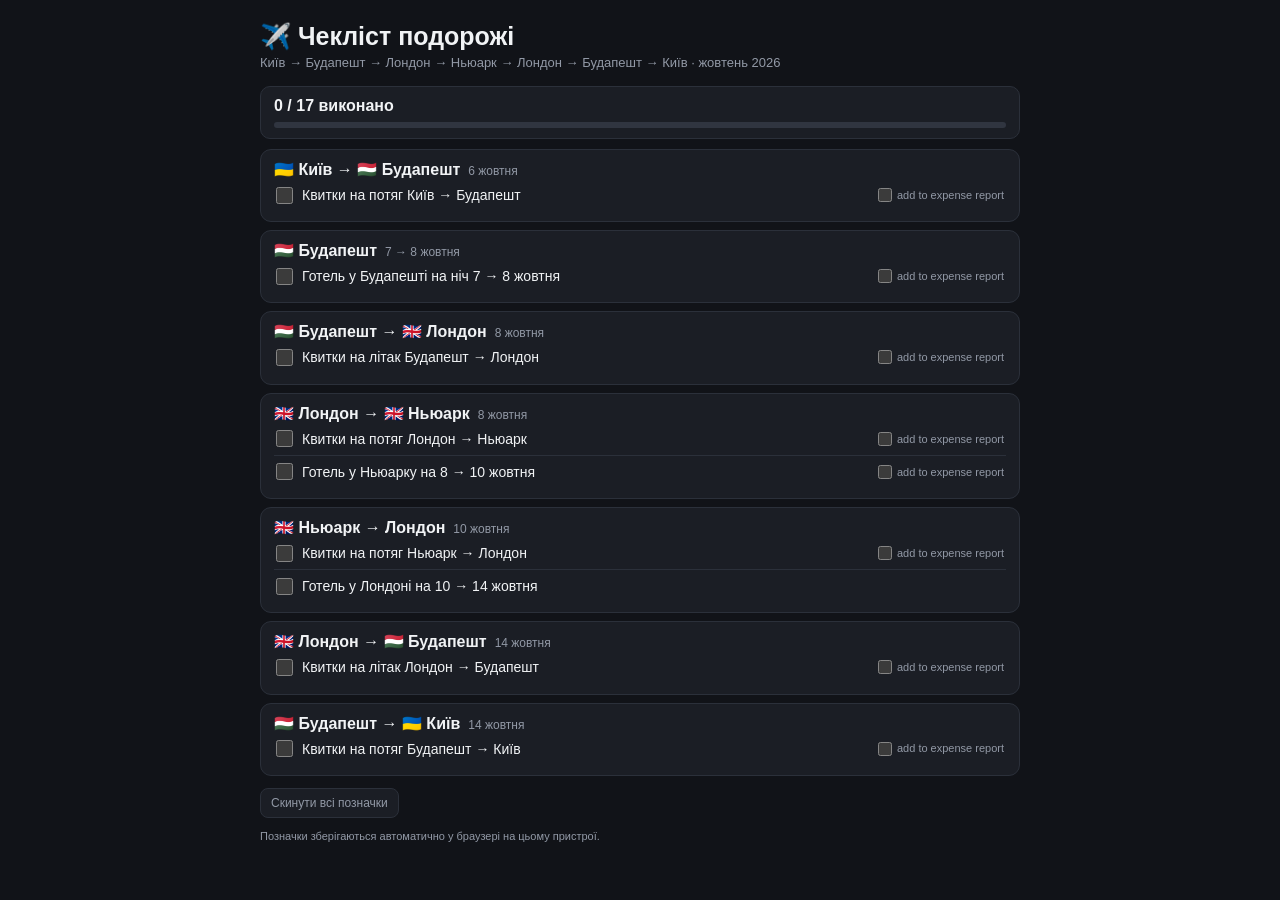
==== index.html @ 8a6b1577 "rename file, add gitignore" ====
<!DOCTYPE html>
<html lang="uk">
<head>
<meta charset="UTF-8">
<meta name="viewport" content="width=device-width, initial-scale=1.0">
<title>Чекліст подорожі — жовтень 2026</title>
<style>
  * { box-sizing: border-box; }
  :root {
    --bg: #111318;
    --card: #1b1e25;
    --card-hover: #222630;
    --text: #f1f3f5;
    --muted: #9299a6;
    --border: #2b303a;
    --accent: #8b7cf6;
  }
  * { color-scheme: dark; }
  body {
    margin: 0; padding: 22px 14px;
    font-family: -apple-system, BlinkMacSystemFont, "Segoe UI", sans-serif;
    background: var(--bg); color: var(--text);
  }
  .wrap { max-width: 760px; margin: auto; }
  .countdown { display:none; background:#ffd43b; color:#111318; border-radius:12px; padding:13px 16px; margin-bottom:12px; text-align:center; font-weight:800; font-size:19px; letter-spacing:.5px; box-shadow:0 3px 14px #ffd43b33; }
  h1 { margin: 0 0 4px; font-size: 25px; }
  .subtitle { color: var(--muted); margin-bottom: 16px; font-size: 13px; }
  .progress {
    background: var(--card); border-radius: 10px; padding: 10px 13px;
    margin-bottom: 10px; border: 1px solid var(--border);
  }
  .bar { height: 6px; background: #303540; border-radius: 99px; overflow: hidden; margin-top: 7px; }
  .fill { height: 100%; width: 0%; background: var(--accent); transition: width .2s; }
  .section {
    background: var(--card); border-radius: 11px; padding: 10px 13px;
    margin: 8px 0; border: 1px solid var(--border);
  }
  .section h2 { margin: 0; font-size: 16px; display: inline; }
  .date { color: var(--muted); font-size: 12px; display: inline; margin-left: 8px; }
  label {
    display: flex; align-items: center; gap: 9px;
    padding: 7px 2px; border-top: 1px solid var(--border);
    cursor: pointer; line-height: 1.3; font-size: 14px;
  }
  label:first-of-type { border-top: 0; }
  input { width: 17px; height: 17px; margin: 0; accent-color: var(--accent); flex: 0 0 auto; }
  .expense-wrap { margin-left: auto; display: inline-flex; align-items: center; gap: 5px; color: var(--muted); font-size: 11px; white-space: nowrap; }
  .expense-check { width: 14px; height: 14px; }
  .expense-label { color: var(--muted); }
  .done { text-decoration: line-through; color: #747b88; }
  .actions { display:flex; gap:8px; margin: 12px 0; }
  button {
    border: 1px solid var(--border); border-radius: 8px; padding: 7px 10px;
    background: var(--card); color: var(--muted); cursor:pointer; font-size: 12px;
  }
  button:hover { background: var(--card-hover); color: var(--text); }
  .note { font-size: 11px; color: var(--muted); margin-top: 12px; }
</style>
</head>
<body>
<div class="wrap">
  <div class="countdown" id="countdown"></div>
  <h1>✈️ Чекліст подорожі</h1>
  <div class="subtitle">Київ → Будапешт → Лондон → Ньюарк → Лондон → Будапешт → Київ · жовтень 2026</div>

  <div class="progress">
    <strong><span id="count">0</span> / <span id="total">0</span> виконано</strong>
    <div class="bar"><div class="fill" id="fill"></div></div>
  </div>

  <div id="sections"></div>

  <div class="actions">
    <button onclick="resetAll()">Скинути всі позначки</button>
  </div>
  <div class="note">Позначки зберігаються автоматично у браузері на цьому пристрої.</div>
</div>

<script>
function updateCountdown() {
  const target = new Date(2026, 9, 6);
  const now = new Date();
  const today = new Date(now.getFullYear(), now.getMonth(), now.getDate());
  const diff = Math.ceil((target - today) / 86400000);
  const el = document.getElementById("countdown");
  if (diff > 0) {
    el.textContent = `${diff} ${diff === 1 ? "DAY" : "DAYS"} UNTIL DEPARTURE`;
    el.style.display = "block";
  } else {
    el.style.display = "none";
  }
}
updateCountdown();
setInterval(updateCountdown, 60 * 60 * 1000);

const sections = [
  {
    title: "🇺🇦 Київ → 🇭🇺 Будапешт",
    date: "6 жовтня",
    items: ["Квитки на потяг Київ → Будапешт"]
  },
  {
    title: "🇭🇺 Будапешт",
    date: "7 → 8 жовтня",
    items: ["Готель у Будапешті на ніч 7 → 8 жовтня"]
  },
  {
    title: "🇭🇺 Будапешт → 🇬🇧 Лондон",
    date: "8 жовтня",
    items: ["Квитки на літак Будапешт → Лондон"]
  },
  {
    title: "🇬🇧 Лондон → 🇬🇧 Ньюарк",
    date: "8 жовтня",
    items: ["Квитки на потяг Лондон → Ньюарк", "Готель у Ньюарку на 8 → 10 жовтня"]
  },
  {
    title: "🇬🇧 Ньюарк → Лондон",
    date: "10 жовтня",
    items: ["Квитки на потяг Ньюарк → Лондон", "Готель у Лондоні на 10 → 14 жовтня"]
  },
  {
    title: "🇬🇧 Лондон → 🇭🇺 Будапешт",
    date: "14 жовтня",
    items: ["Квитки на літак Лондон → Будапешт"]
  },
  {
    title: "🇭🇺 Будапешт → 🇺🇦 Київ",
    date: "14 жовтня",
    items: ["Квитки на потяг Будапешт → Київ"]
  }
];

const root = document.getElementById("sections");
const saved = JSON.parse(localStorage.getItem("tripChecklist2026") || "{}");

let idx = 0;
sections.forEach(section => {
  const div = document.createElement("div");
  div.className = "section";
  div.innerHTML = `<h2>${section.title}</h2><div class="date">${section.date}</div>`;
  section.items.forEach(item => {
    const id = "item-" + idx++;
    const label = document.createElement("label");
    const expenseId = id + "-expense";
    const noExpense = item === "Готель у Лондоні на 10 → 14 жовтня";
    label.innerHTML = `<input type="checkbox" id="${id}"><span>${item}</span>` +
      (noExpense ? "" : ` <span class="expense-wrap"><input type="checkbox" id="${expenseId}" class="expense-check"><span class="expense-label">add to expense report</span></span>`);
    const checkbox = label.querySelector(`#${id}`);
    checkbox.checked = !!saved[id];
    if (checkbox.checked) label.querySelector("span").classList.add("done");
    checkbox.addEventListener("change", () => {
      saved[id] = checkbox.checked;
      localStorage.setItem("tripChecklist2026", JSON.stringify(saved));
      const textSpan = label.querySelector(":scope > span");
      if (textSpan) textSpan.classList.toggle("done", checkbox.checked);
      updateProgress();
    });

    if (!noExpense) {
      const expenseCheckbox = label.querySelector(`#${expenseId}`);
      expenseCheckbox.checked = !!saved[expenseId];
      expenseCheckbox.addEventListener("change", () => {
        saved[expenseId] = expenseCheckbox.checked;
        localStorage.setItem("tripChecklist2026", JSON.stringify(saved));
      });
    }
    div.appendChild(label);
  });
  root.appendChild(div);
});

function updateProgress() {
  const boxes = [...document.querySelectorAll('input[type="checkbox"]')];
  const done = boxes.filter(x => x.checked).length;
  document.getElementById("count").textContent = done;
  document.getElementById("total").textContent = boxes.length;
  document.getElementById("fill").style.width = (done / boxes.length * 100) + "%";
}
function resetAll() {
  document.querySelectorAll('input[type="checkbox"]').forEach(x => {
    x.checked = false;
    const span = x.closest("label").querySelector(":scope > span");
    if (span) span.classList.remove("done");
  });
  localStorage.removeItem("tripChecklist2026");
  updateProgress();
}
updateProgress();
</script>
</body>
</html>
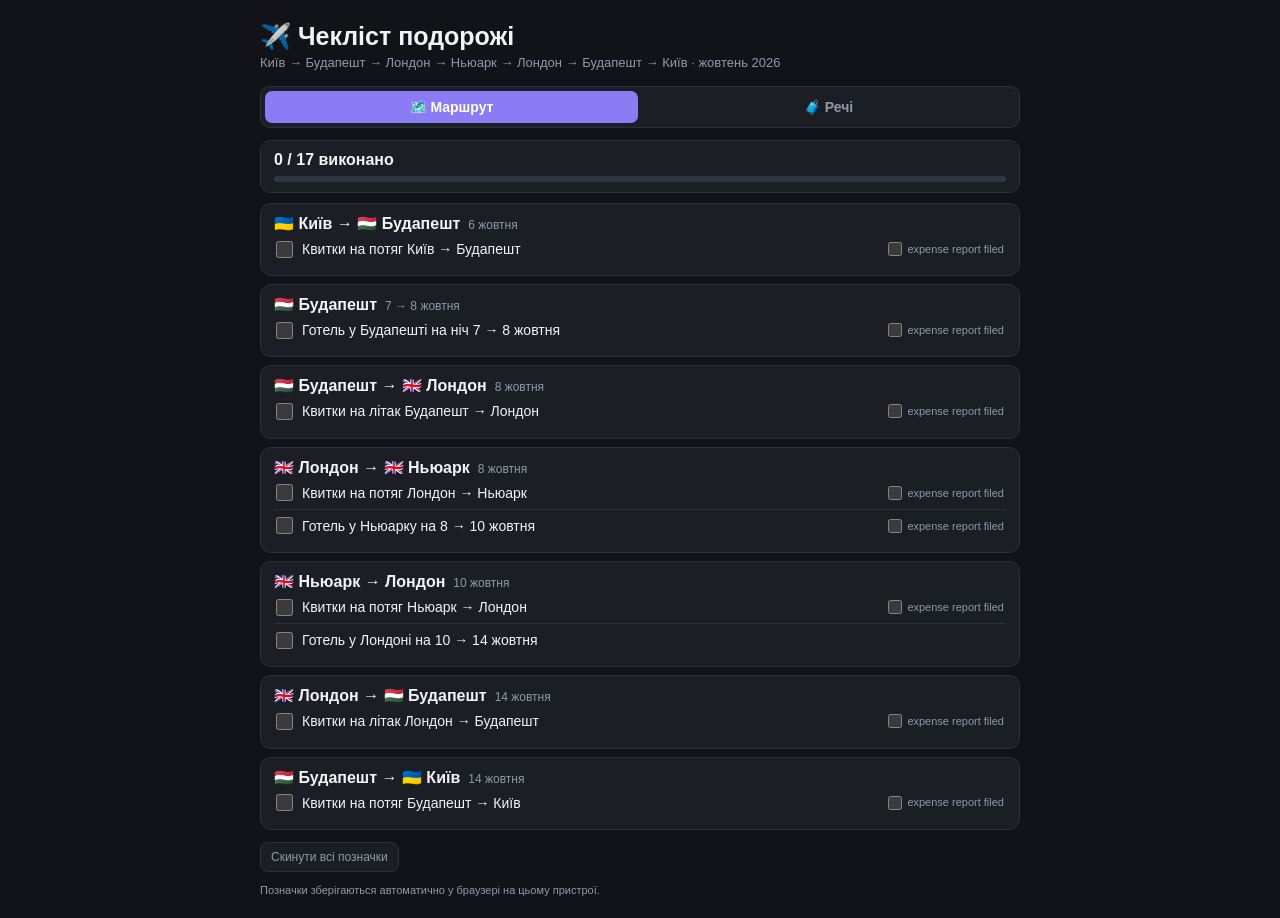
==== commit 7c2dd7cc: "Split the page into HTML, CSS, and JS files and add a packing tab Move the styles to styles.css and " ====
--- a/index.html
+++ b/index.html
@@ -4,58 +4,7 @@
 <meta charset="UTF-8">
 <meta name="viewport" content="width=device-width, initial-scale=1.0">
 <title>Чекліст подорожі — жовтень 2026</title>
-<style>
-  * { box-sizing: border-box; }
-  :root {
-    --bg: #111318;
-    --card: #1b1e25;
-    --card-hover: #222630;
-    --text: #f1f3f5;
-    --muted: #9299a6;
-    --border: #2b303a;
-    --accent: #8b7cf6;
-  }
-  * { color-scheme: dark; }
-  body {
-    margin: 0; padding: 22px 14px;
-    font-family: -apple-system, BlinkMacSystemFont, "Segoe UI", sans-serif;
-    background: var(--bg); color: var(--text);
-  }
-  .wrap { max-width: 760px; margin: auto; }
-  .countdown { display:none; background:#ffd43b; color:#111318; border-radius:12px; padding:13px 16px; margin-bottom:12px; text-align:center; font-weight:800; font-size:19px; letter-spacing:.5px; box-shadow:0 3px 14px #ffd43b33; }
-  h1 { margin: 0 0 4px; font-size: 25px; }
-  .subtitle { color: var(--muted); margin-bottom: 16px; font-size: 13px; }
-  .progress {
-    background: var(--card); border-radius: 10px; padding: 10px 13px;
-    margin-bottom: 10px; border: 1px solid var(--border);
-  }
-  .bar { height: 6px; background: #303540; border-radius: 99px; overflow: hidden; margin-top: 7px; }
-  .fill { height: 100%; width: 0%; background: var(--accent); transition: width .2s; }
-  .section {
-    background: var(--card); border-radius: 11px; padding: 10px 13px;
-    margin: 8px 0; border: 1px solid var(--border);
-  }
-  .section h2 { margin: 0; font-size: 16px; display: inline; }
-  .date { color: var(--muted); font-size: 12px; display: inline; margin-left: 8px; }
-  label {
-    display: flex; align-items: center; gap: 9px;
-    padding: 7px 2px; border-top: 1px solid var(--border);
-    cursor: pointer; line-height: 1.3; font-size: 14px;
-  }
-  label:first-of-type { border-top: 0; }
-  input { width: 17px; height: 17px; margin: 0; accent-color: var(--accent); flex: 0 0 auto; }
-  .expense-wrap { margin-left: auto; display: inline-flex; align-items: center; gap: 5px; color: var(--muted); font-size: 11px; white-space: nowrap; }
-  .expense-check { width: 14px; height: 14px; }
-  .expense-label { color: var(--muted); }
-  .done { text-decoration: line-through; color: #747b88; }
-  .actions { display:flex; gap:8px; margin: 12px 0; }
-  button {
-    border: 1px solid var(--border); border-radius: 8px; padding: 7px 10px;
-    background: var(--card); color: var(--muted); cursor:pointer; font-size: 12px;
-  }
-  button:hover { background: var(--card-hover); color: var(--text); }
-  .note { font-size: 11px; color: var(--muted); margin-top: 12px; }
-</style>
+<link rel="stylesheet" href="styles.css">
 </head>
 <body>
 <div class="wrap">
@@ -63,130 +12,46 @@
   <h1>✈️ Чекліст подорожі</h1>
   <div class="subtitle">Київ → Будапешт → Лондон → Ньюарк → Лондон → Будапешт → Київ · жовтень 2026</div>
 
-  <div class="progress">
-    <strong><span id="count">0</span> / <span id="total">0</span> виконано</strong>
-    <div class="bar"><div class="fill" id="fill"></div></div>
+  <div class="tabs" role="tablist">
+    <button class="tab" role="tab" data-tab="trip" id="tab-trip">🗺️ Маршрут</button>
+    <button class="tab" role="tab" data-tab="packing" id="tab-packing">🧳 Речі</button>
   </div>
 
-  <div id="sections"></div>
+  <div class="panel" id="panel-trip" role="tabpanel">
+    <div class="progress">
+      <strong><span id="count">0</span> / <span id="total">0</span> виконано</strong>
+      <div class="bar"><div class="fill" id="fill"></div></div>
+    </div>
 
-  <div class="actions">
-    <button onclick="resetAll()">Скинути всі позначки</button>
+    <div id="sections"></div>
+
+    <div class="actions">
+      <button onclick="resetAll()">Скинути всі позначки</button>
+    </div>
   </div>
+
+  <div class="panel" id="panel-packing" role="tabpanel">
+    <div class="progress">
+      <strong><span id="packCount">0</span> / <span id="packTotal">0</span> спаковано</strong>
+      <div class="bar"><div class="fill" id="packFill"></div></div>
+    </div>
+
+    <div id="packSections"></div>
+
+    <form class="add-form" id="addForm">
+      <input type="text" id="newItem" placeholder="Додати свою річ…" autocomplete="off">
+      <select id="newItemCat"></select>
+      <button type="submit">Додати</button>
+    </form>
+
+    <div class="actions">
+      <button onclick="resetPacking()">Скинути позначки речей</button>
+    </div>
+  </div>
+
   <div class="note">Позначки зберігаються автоматично у браузері на цьому пристрої.</div>
 </div>
 
-<script>
-function updateCountdown() {
-  const target = new Date(2026, 9, 6);
-  const now = new Date();
-  const today = new Date(now.getFullYear(), now.getMonth(), now.getDate());
-  const diff = Math.ceil((target - today) / 86400000);
-  const el = document.getElementById("countdown");
-  if (diff > 0) {
-    el.textContent = `${diff} ${diff === 1 ? "DAY" : "DAYS"} UNTIL DEPARTURE`;
-    el.style.display = "block";
-  } else {
-    el.style.display = "none";
-  }
-}
-updateCountdown();
-setInterval(updateCountdown, 60 * 60 * 1000);
-
-const sections = [
-  {
-    title: "🇺🇦 Київ → 🇭🇺 Будапешт",
-    date: "6 жовтня",
-    items: ["Квитки на потяг Київ → Будапешт"]
-  },
-  {
-    title: "🇭🇺 Будапешт",
-    date: "7 → 8 жовтня",
-    items: ["Готель у Будапешті на ніч 7 → 8 жовтня"]
-  },
-  {
-    title: "🇭🇺 Будапешт → 🇬🇧 Лондон",
-    date: "8 жовтня",
-    items: ["Квитки на літак Будапешт → Лондон"]
-  },
-  {
-    title: "🇬🇧 Лондон → 🇬🇧 Ньюарк",
-    date: "8 жовтня",
-    items: ["Квитки на потяг Лондон → Ньюарк", "Готель у Ньюарку на 8 → 10 жовтня"]
-  },
-  {
-    title: "🇬🇧 Ньюарк → Лондон",
-    date: "10 жовтня",
-    items: ["Квитки на потяг Ньюарк → Лондон", "Готель у Лондоні на 10 → 14 жовтня"]
-  },
-  {
-    title: "🇬🇧 Лондон → 🇭🇺 Будапешт",
-    date: "14 жовтня",
-    items: ["Квитки на літак Лондон → Будапешт"]
-  },
-  {
-    title: "🇭🇺 Будапешт → 🇺🇦 Київ",
-    date: "14 жовтня",
-    items: ["Квитки на потяг Будапешт → Київ"]
-  }
-];
-
-const root = document.getElementById("sections");
-const saved = JSON.parse(localStorage.getItem("tripChecklist2026") || "{}");
-
-let idx = 0;
-sections.forEach(section => {
-  const div = document.createElement("div");
-  div.className = "section";
-  div.innerHTML = `<h2>${section.title}</h2><div class="date">${section.date}</div>`;
-  section.items.forEach(item => {
-    const id = "item-" + idx++;
-    const label = document.createElement("label");
-    const expenseId = id + "-expense";
-    const noExpense = item === "Готель у Лондоні на 10 → 14 жовтня";
-    label.innerHTML = `<input type="checkbox" id="${id}"><span>${item}</span>` +
-      (noExpense ? "" : ` <span class="expense-wrap"><input type="checkbox" id="${expenseId}" class="expense-check"><span class="expense-label">add to expense report</span></span>`);
-    const checkbox = label.querySelector(`#${id}`);
-    checkbox.checked = !!saved[id];
-    if (checkbox.checked) label.querySelector("span").classList.add("done");
-    checkbox.addEventListener("change", () => {
-      saved[id] = checkbox.checked;
-      localStorage.setItem("tripChecklist2026", JSON.stringify(saved));
-      const textSpan = label.querySelector(":scope > span");
-      if (textSpan) textSpan.classList.toggle("done", checkbox.checked);
-      updateProgress();
-    });
-
-    if (!noExpense) {
-      const expenseCheckbox = label.querySelector(`#${expenseId}`);
-      expenseCheckbox.checked = !!saved[expenseId];
-      expenseCheckbox.addEventListener("change", () => {
-        saved[expenseId] = expenseCheckbox.checked;
-        localStorage.setItem("tripChecklist2026", JSON.stringify(saved));
-      });
-    }
-    div.appendChild(label);
-  });
-  root.appendChild(div);
-});
-
-function updateProgress() {
-  const boxes = [...document.querySelectorAll('input[type="checkbox"]')];
-  const done = boxes.filter(x => x.checked).length;
-  document.getElementById("count").textContent = done;
-  document.getElementById("total").textContent = boxes.length;
-  document.getElementById("fill").style.width = (done / boxes.length * 100) + "%";
-}
-function resetAll() {
-  document.querySelectorAll('input[type="checkbox"]').forEach(x => {
-    x.checked = false;
-    const span = x.closest("label").querySelector(":scope > span");
-    if (span) span.classList.remove("done");
-  });
-  localStorage.removeItem("tripChecklist2026");
-  updateProgress();
-}
-updateProgress();
-</script>
+<script src="script.js"></script>
 </body>
-</html>+</html>
--- a/styles.css
+++ b/styles.css
@@ -0,0 +1,75 @@
+* { box-sizing: border-box; }
+:root {
+  --bg: #111318;
+  --card: #1b1e25;
+  --card-hover: #222630;
+  --text: #f1f3f5;
+  --muted: #9299a6;
+  --border: #2b303a;
+  --accent: #8b7cf6;
+}
+* { color-scheme: dark; }
+body {
+  margin: 0; padding: 22px 14px;
+  font-family: -apple-system, BlinkMacSystemFont, "Segoe UI", sans-serif;
+  background: var(--bg); color: var(--text);
+}
+.wrap { max-width: 760px; margin: auto; }
+.countdown { display:none; background:#ffd43b; color:#111318; border-radius:12px; padding:13px 16px; margin-bottom:12px; text-align:center; font-weight:800; font-size:19px; letter-spacing:.5px; box-shadow:0 3px 14px #ffd43b33; }
+h1 { margin: 0 0 4px; font-size: 25px; }
+.subtitle { color: var(--muted); margin-bottom: 16px; font-size: 13px; }
+.progress {
+  background: var(--card); border-radius: 10px; padding: 10px 13px;
+  margin-bottom: 10px; border: 1px solid var(--border);
+}
+.bar { height: 6px; background: #303540; border-radius: 99px; overflow: hidden; margin-top: 7px; }
+.fill { height: 100%; width: 0%; background: var(--accent); transition: width .2s; }
+.section {
+  background: var(--card); border-radius: 11px; padding: 10px 13px;
+  margin: 8px 0; border: 1px solid var(--border);
+}
+.section h2 { margin: 0; font-size: 16px; display: inline; }
+.date { color: var(--muted); font-size: 12px; display: inline; margin-left: 8px; }
+label {
+  display: flex; align-items: center; gap: 9px;
+  padding: 7px 2px; border-top: 1px solid var(--border);
+  cursor: pointer; line-height: 1.3; font-size: 14px;
+}
+label:first-of-type { border-top: 0; }
+input { width: 17px; height: 17px; margin: 0; accent-color: var(--accent); flex: 0 0 auto; }
+.expense-wrap { margin-left: auto; display: inline-flex; align-items: center; gap: 5px; color: var(--muted); font-size: 11px; white-space: nowrap; }
+.expense-check { width: 14px; height: 14px; }
+.expense-label { color: var(--muted); }
+.done { text-decoration: line-through; color: #747b88; }
+.actions { display:flex; gap:8px; margin: 12px 0; }
+button {
+  border: 1px solid var(--border); border-radius: 8px; padding: 7px 10px;
+  background: var(--card); color: var(--muted); cursor:pointer; font-size: 12px;
+}
+button:hover { background: var(--card-hover); color: var(--text); }
+.note { font-size: 11px; color: var(--muted); margin-top: 12px; }
+.tabs {
+  display: flex; gap: 4px; margin-bottom: 12px; padding: 4px;
+  background: var(--card); border: 1px solid var(--border); border-radius: 10px;
+}
+.tab {
+  flex: 1; border: 0; border-radius: 7px; padding: 8px 10px;
+  background: transparent; color: var(--muted); font-size: 14px; font-weight: 600;
+}
+.tab:hover { background: var(--card-hover); color: var(--text); }
+.tab.active { background: var(--accent); color: #fff; }
+.tab:focus-visible, button:focus-visible, input:focus-visible { outline: 2px solid var(--accent); outline-offset: 2px; }
+.panel { display: none; }
+.panel.active { display: block; }
+.item-text { flex: 1; }
+.remove-btn { border: 0; background: transparent; padding: 0 4px; font-size: 16px; line-height: 1; color: var(--muted); }
+.remove-btn:hover { background: transparent; color: #ff6b6b; }
+.add-form { display: flex; gap: 8px; margin: 12px 0 4px; }
+.add-form input[type="text"] {
+  flex: 1; width: auto; height: auto; padding: 8px 10px; font-size: 14px;
+  background: var(--card); color: var(--text); border: 1px solid var(--border); border-radius: 8px;
+}
+.add-form select {
+  padding: 8px; font-size: 13px; background: var(--card); color: var(--text);
+  border: 1px solid var(--border); border-radius: 8px;
+}
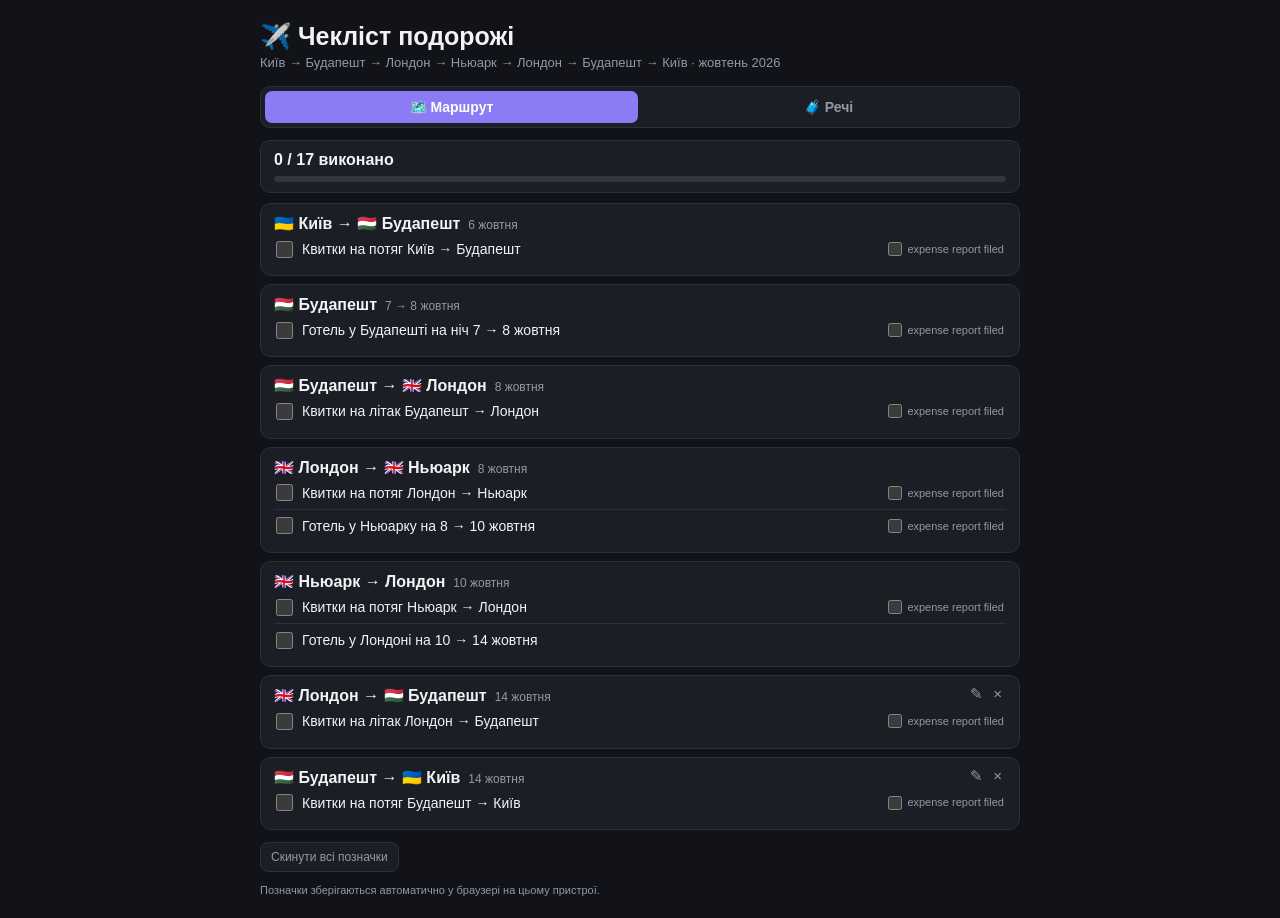
==== commit dddc2d4f: "Make the two return trip sections editable and removable You can now edit the title, date, and item " ====
--- a/index.html
+++ b/index.html
@@ -27,6 +27,7 @@
 
     <div class="actions">
       <button onclick="resetAll()">Скинути всі позначки</button>
+      <button id="restoreTrip" onclick="restoreTrip()">Повернути видалені етапи</button>
     </div>
   </div>
 
--- a/styles.css
+++ b/styles.css
@@ -73,3 +73,8 @@
   padding: 8px; font-size: 13px; background: var(--card); color: var(--text);
   border: 1px solid var(--border); border-radius: 8px;
 }
+.section-tools { float: right; display: inline-flex; gap: 2px; }
+.icon-btn { border: 0; background: transparent; padding: 0 4px; font-size: 15px; line-height: 1; color: var(--muted); }
+.icon-btn:hover { background: transparent; color: var(--text); }
+.section.editing [contenteditable] { outline: 1px dashed var(--accent); outline-offset: 2px; border-radius: 3px; cursor: text; }
+.icon-btn.remove-btn:hover { color: #ff6b6b; }
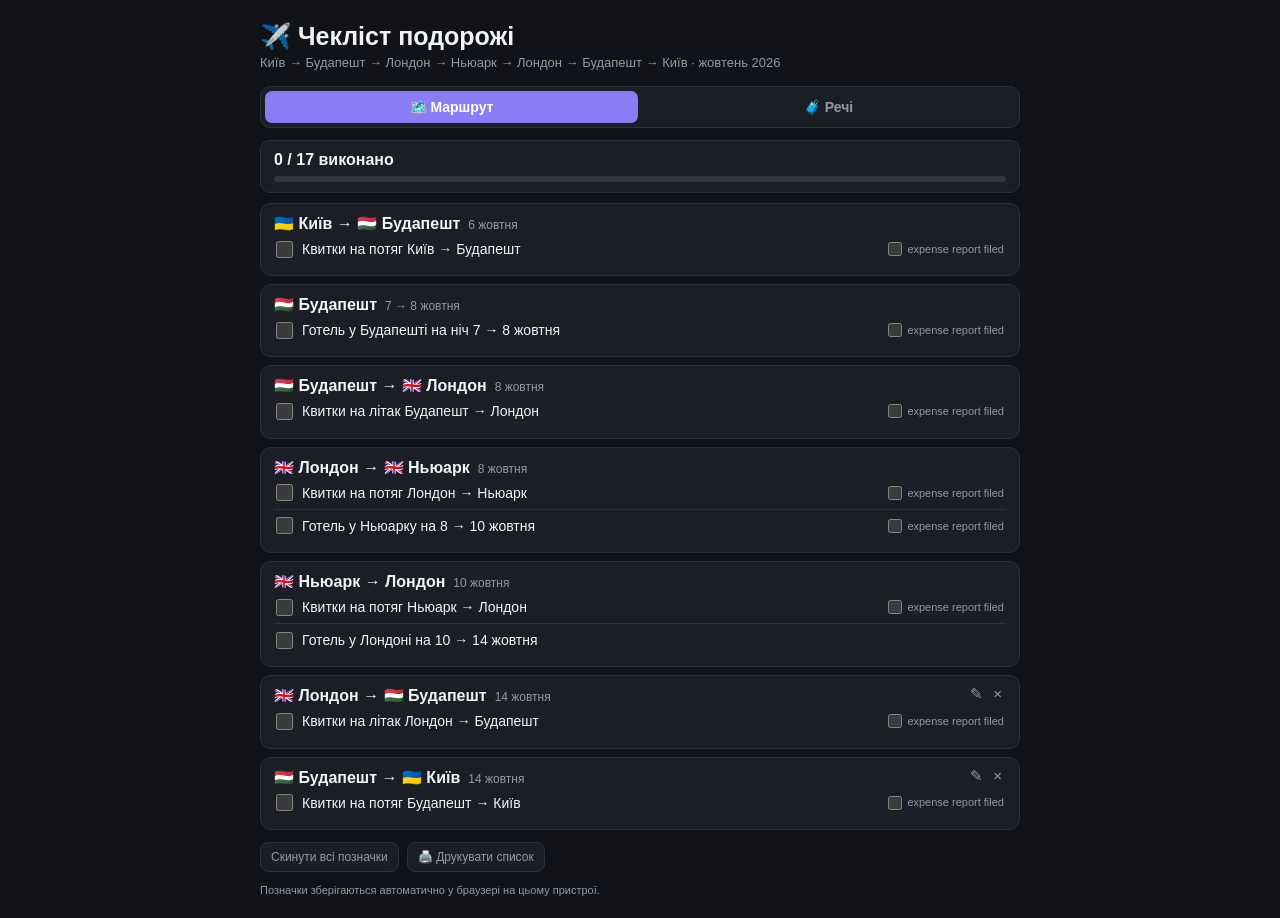
==== commit 7a23f09a: "add print buttons" ====
--- a/index.html
+++ b/index.html
@@ -18,6 +18,7 @@
   </div>
 
   <div class="panel" id="panel-trip" role="tabpanel">
+    <h2 class="print-title">🗺️ Маршрут</h2>
     <div class="progress">
       <strong><span id="count">0</span> / <span id="total">0</span> виконано</strong>
       <div class="bar"><div class="fill" id="fill"></div></div>
@@ -28,10 +29,12 @@
     <div class="actions">
       <button onclick="resetAll()">Скинути всі позначки</button>
       <button id="restoreTrip" onclick="restoreTrip()">Повернути видалені етапи</button>
+      <button onclick="window.print()">🖨️ Друкувати список</button>
     </div>
   </div>
 
   <div class="panel" id="panel-packing" role="tabpanel">
+    <h2 class="print-title">🧳 Речі</h2>
     <div class="progress">
       <strong><span id="packCount">0</span> / <span id="packTotal">0</span> спаковано</strong>
       <div class="bar"><div class="fill" id="packFill"></div></div>
@@ -47,6 +50,7 @@
 
     <div class="actions">
       <button onclick="resetPacking()">Скинути позначки речей</button>
+      <button onclick="window.print()">🖨️ Друкувати список</button>
     </div>
   </div>
 
--- a/styles.css
+++ b/styles.css
@@ -78,3 +78,23 @@
 .icon-btn:hover { background: transparent; color: var(--text); }
 .section.editing [contenteditable] { outline: 1px dashed var(--accent); outline-offset: 2px; border-radius: 3px; cursor: text; }
 .icon-btn.remove-btn:hover { color: #ff6b6b; }
+.print-title { display: none; }
+
+@media print {
+  :root {
+    --bg: #fff;
+    --card: #fff;
+    --text: #000;
+    --muted: #555;
+    --border: #ccc;
+    --accent: #000;
+  }
+  * { color-scheme: light; }
+  body { padding: 0; font-size: 12pt; }
+  .countdown, .tabs, .actions, .add-form, .note, .progress,
+  .remove-btn, .section-tools { display: none !important; }
+  /* Only the open tab prints. Each tab has its own print button. */
+  .print-title { display: block; font-size: 18pt; margin: 12px 0 6px; }
+  .section { break-inside: avoid; border-color: #999; }
+  .done { color: #555; }
+}
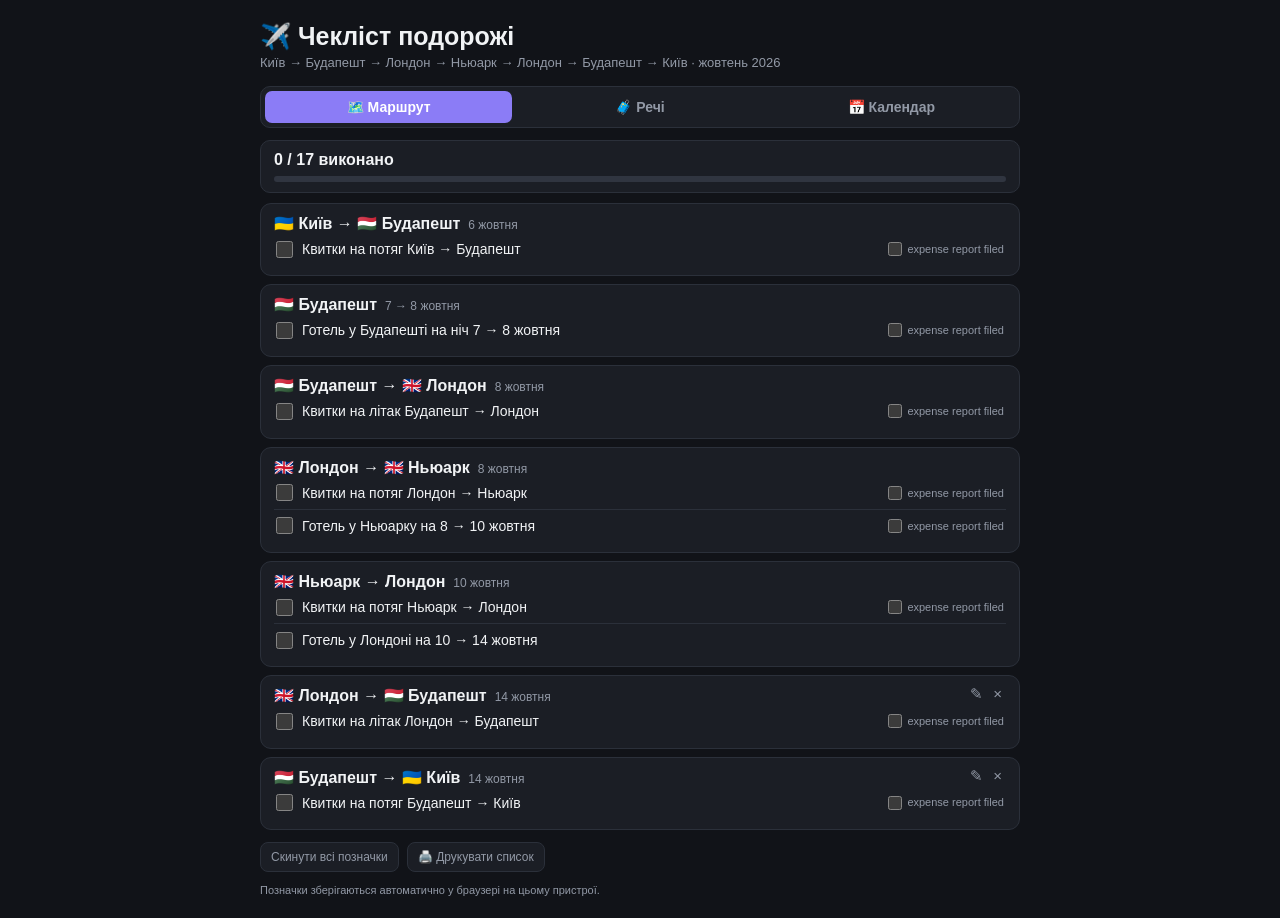
==== commit 3ce745ce: "Add a calendar tab for 6 to 15 October Each day has a bar that shows the reserved time, and a list o" ====
--- a/index.html
+++ b/index.html
@@ -15,6 +15,7 @@
   <div class="tabs" role="tablist">
     <button class="tab" role="tab" data-tab="trip" id="tab-trip">🗺️ Маршрут</button>
     <button class="tab" role="tab" data-tab="packing" id="tab-packing">🧳 Речі</button>
+    <button class="tab" role="tab" data-tab="calendar" id="tab-calendar">📅 Календар</button>
   </div>
 
   <div class="panel" id="panel-trip" role="tabpanel">
@@ -54,6 +55,16 @@
     </div>
   </div>
 
+  <div class="panel" id="panel-calendar" role="tabpanel">
+    <h2 class="print-title">📅 Календар</h2>
+    <div id="calDays"></div>
+
+    <div class="actions">
+      <button id="restoreDays" onclick="restoreDays()">Повернути видалені дні</button>
+      <button onclick="window.print()">🖨️ Друкувати календар</button>
+    </div>
+  </div>
+
   <div class="note">Позначки зберігаються автоматично у браузері на цьому пристрої.</div>
 </div>
 
--- a/styles.css
+++ b/styles.css
@@ -79,6 +79,25 @@
 .section.editing [contenteditable] { outline: 1px dashed var(--accent); outline-offset: 2px; border-radius: 3px; cursor: text; }
 .icon-btn.remove-btn:hover { color: #ff6b6b; }
 .print-title { display: none; }
+.cal-day.today { border-color: var(--accent); }
+.timeline { position: relative; height: 10px; margin: 9px 0 2px; background: #303540; border-radius: 99px; overflow: hidden; }
+.timeline .block { position: absolute; top: 0; bottom: 0; background: var(--accent); opacity: .85; }
+.ticks { display: flex; justify-content: space-between; color: var(--muted); font-size: 10px; margin-bottom: 4px; }
+.cal-event { display: flex; align-items: center; gap: 9px; padding: 7px 2px; border-top: 1px solid var(--border); font-size: 14px; line-height: 1.3; }
+.cal-time { color: var(--muted); font-variant-numeric: tabular-nums; white-space: nowrap; }
+.cal-event.overlap .cal-time { color: #ffa94d; }
+.cal-form {
+  display: flex; flex-wrap: wrap; gap: 6px; padding: 8px 0 2px; border-top: 1px solid var(--border);
+  opacity: .45; transition: opacity .15s;
+}
+/* The form is dim until the user points at it or types in it. */
+.cal-form:hover, .cal-form:focus-within { opacity: 1; }
+.cal-form input {
+  width: auto; height: auto; padding: 4px 8px; font-size: 12px;
+  background: transparent; color: var(--text); border: 1px solid var(--border); border-radius: 6px;
+}
+.cal-form button { padding: 4px 10px; background: transparent; }
+.cal-form input[type="text"] { flex: 1 1 160px; min-width: 0; }
 
 @media print {
   :root {
@@ -92,9 +111,11 @@
   * { color-scheme: light; }
   body { padding: 0; font-size: 12pt; }
   .countdown, .tabs, .actions, .add-form, .note, .progress,
-  .remove-btn, .section-tools { display: none !important; }
+  .remove-btn, .section-tools, .cal-form, .icon-btn { display: none !important; }
   /* Only the open tab prints. Each tab has its own print button. */
   .print-title { display: block; font-size: 18pt; margin: 12px 0 6px; }
   .section { break-inside: avoid; border-color: #999; }
   .done { color: #555; }
+  .timeline { background: #eee; }
+  .timeline .block { background: #777; }
 }
